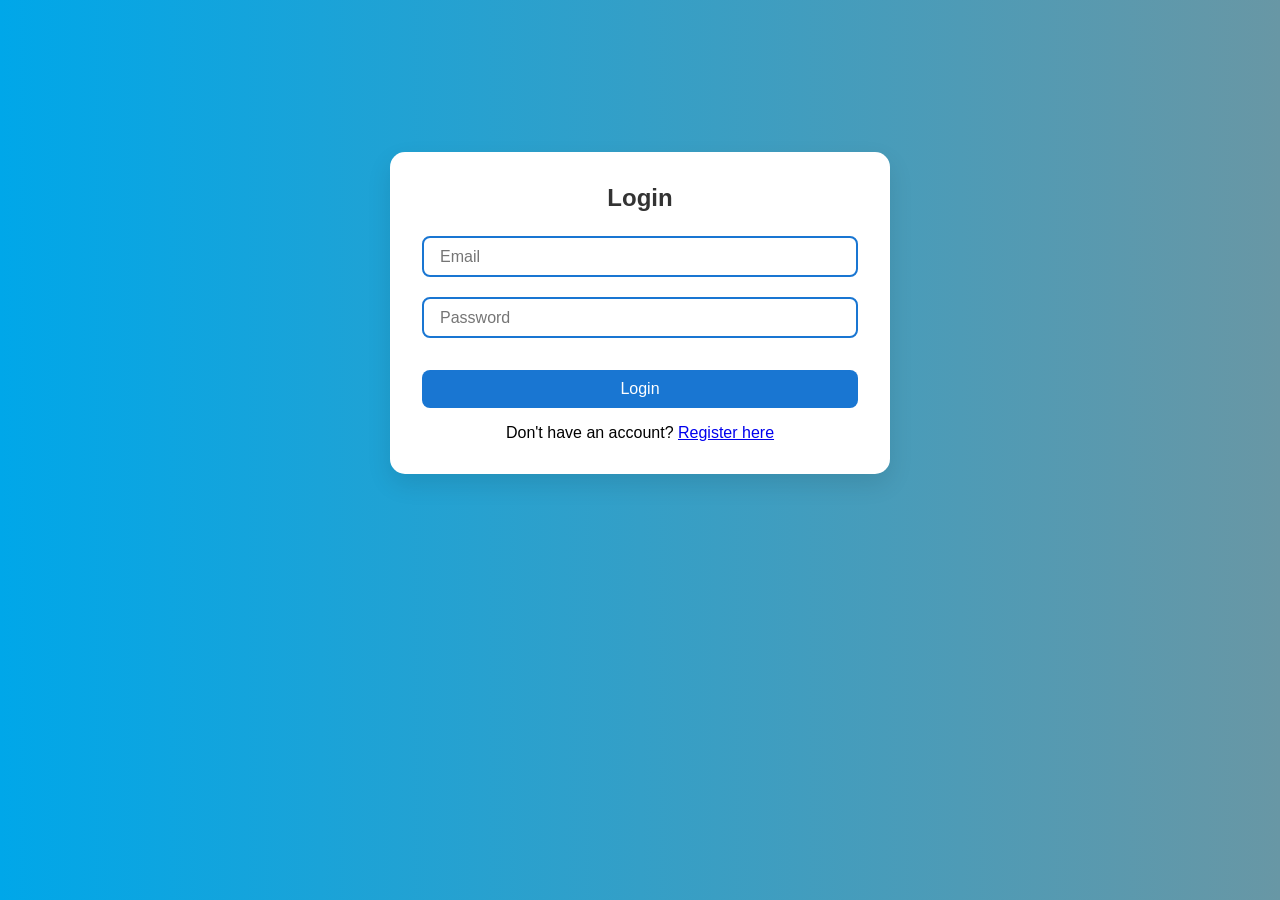
==== Frontend/index.html @ 2d5d034d "Add frontend entry page" ====
<!DOCTYPE html>
<html>
<head>
    <meta charset="UTF-8">
    <meta http-equiv="refresh" content="0; url=login.html">
    <title>Todo App</title>
</head>
<body>
    <p>Redirecting to login...</p>
</body>
</html>
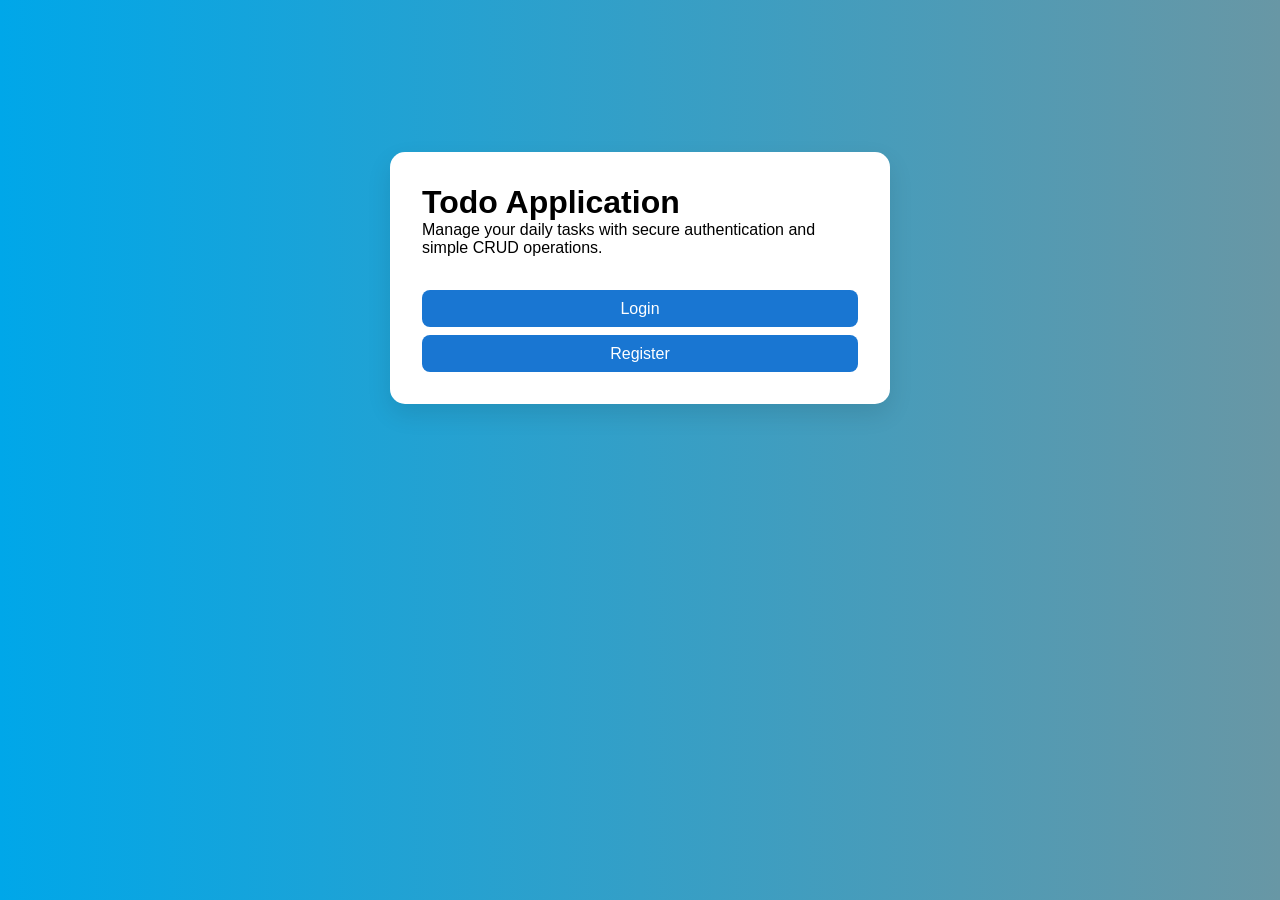
==== commit ae9e6c03: "Update Todo application homepage" ====
--- a/Frontend/index.html
+++ b/Frontend/index.html
@@ -1,11 +1,34 @@
 <!DOCTYPE html>
-<html>
+<html lang="en">
 <head>
     <meta charset="UTF-8">
-    <meta http-equiv="refresh" content="0; url=login.html">
-    <title>Todo App</title>
+    <meta name="viewport" content="width=device-width, initial-scale=1.0">
+    <title>Todo Application</title>
+    <link rel="stylesheet" href="style.css">
 </head>
+
 <body>
-    <p>Redirecting to login...</p>
+
+<div class="container">
+
+    <h1>Todo Application</h1>
+
+    <p>
+        Manage your daily tasks with secure authentication
+        and simple CRUD operations.
+    </p>
+
+    <div style="margin-top: 25px;">
+        <a href="login.html">
+            <button>Login</button>
+        </a>
+
+        <a href="register.html">
+            <button>Register</button>
+        </a>
+    </div>
+
+</div>
+
 </body>
 </html>
--- a/Frontend/style.css
+++ b/Frontend/style.css
@@ -0,0 +1,169 @@
+
+.todo-checkbox {
+    width: 1.2rem;
+    height: 1.2rem;
+    accent-color: #1976d2;
+    border-radius: 4px;
+    border: 2px solid #1976d2;
+    margin-right: 0.75rem;
+    cursor: pointer;
+    transition: box-shadow 0.2s, border-color 0.2s;
+    vertical-align: middle;
+    
+}
+
+.todo-checkbox:focus {
+    outline: none;
+    box-shadow: 0 0 0 2px #90caf9;
+    border-color: #125ea7;
+}
+
+.todo-card .todo-checkbox {
+    margin-left: 0;
+    margin-right: 0.75rem;
+}
+/* Reset and base styling */
+* {
+    box-sizing: border-box;
+    margin: 0;
+    padding: 0;
+}
+
+body {
+    font-family: 'Segoe UI', Tahoma, Geneva, Verdana, sans-serif;
+    background: linear-gradient(to right, #00a7e9, #6897a5);
+    min-height: 100vh;
+    display: flex;
+    justify-content: center;
+    align-items: flex-start;
+    padding: 2rem;
+}
+
+/* Reusable container */
+.container {
+    width: 100%;
+    margin-top: 120px;
+    max-width: 500px;
+    background: #ffffff;
+    padding: 2rem;
+    border-radius: 15px;
+    box-shadow: 0 10px 25px rgba(0, 0, 0, 0.1);
+}
+
+/* Headings */
+.container h2 {
+    text-align: center;
+    margin-bottom: 1.5rem;
+    color: #333;
+}
+
+/* Generic form layout */
+.form-group {
+    display: flex;
+    flex-direction: column;
+    gap: 0.75rem;
+    margin-bottom: 1rem;
+}
+
+input[type="text"],
+input[type="email"],
+input[type="password"] {
+    padding: 0.6rem 1rem;
+    border: 2px solid #1976d2;
+    border-radius: 8px;
+    font-size: 1rem;
+    outline: none;
+    margin-bottom: 0.5rem;
+    width: 100%;
+}
+
+/* All buttons (login, register, add, delete) */
+button {
+    padding: 0.6rem 1rem;
+    background: #1976d2;
+    color: white;
+    border: none;
+    border-radius: 8px;
+    font-size: 1rem;
+    cursor: pointer;
+    transition: background 0.3s;
+    width: 100%;
+    margin-top: 0.5rem;
+}
+
+button:hover {
+    background: #125ea7;
+}
+
+/* Todo-specific styles */
+.todo-cards {
+    margin-top: 1rem;
+    display: flex;
+    flex-direction: column;
+    gap: 0.75rem;
+}
+
+.todo-card {
+    background-color: #f0f8ff;
+    padding: 0.75rem 1rem;
+    border: 1px solid #d1e6fb;
+    border-radius: 8px;
+    display: flex;
+    justify-content: space-between;
+    align-items: center;
+    box-shadow: 0 3px 6px rgba(0, 0, 0, 0.05);
+}
+
+.todo-card span {
+    font-size: 1rem;
+    color: #333;
+    flex-grow: 1;
+}
+
+.todo-card button {
+    background: #ff4d4d;
+    color: white;
+    border: none;
+    padding: 0.4rem 0.8rem;
+    border-radius: 6px;
+    cursor: pointer;
+    font-weight: bold;
+    transition: background 0.3s;
+    width: auto;
+    margin: 0;
+}
+
+.todo-card button:hover {
+    background: #d93636;
+}
+
+.add-todo {
+    display: flex;
+    gap: 0.5rem;
+    margin-top: 1.5rem;
+}
+
+.add-todo input {
+    flex: 1;
+    padding: 0.6rem 1rem;
+    border: 2px solid #1976d2;
+    border-radius: 8px;
+    font-size: 1rem;
+}
+
+.add-todo button {
+    width: auto;
+    padding: 0.6rem 1rem;
+    margin-top: 0;
+    margin-bottom: auto;
+    border-radius: 8px;
+    white-space: nowrap;
+}
+
+
+#empty-message {
+    text-align: center;
+    color: #888;
+    font-style: italic;
+    margin-top: 1rem;
+}
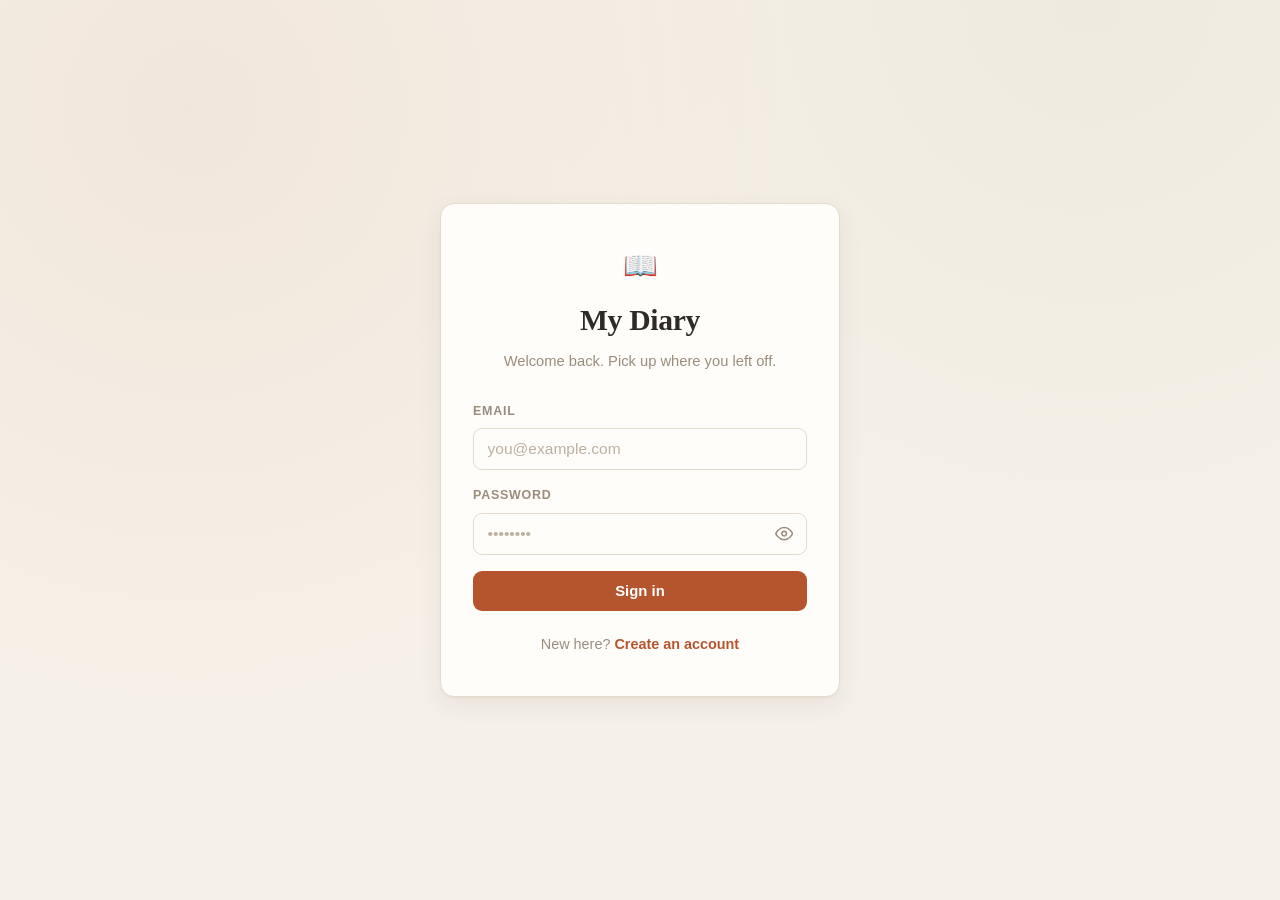
==== commit 7799a1bf: "Convert Todo app to Diary Notes application" ====
--- a/Frontend/index.html
+++ b/Frontend/index.html
@@ -1,34 +1,14 @@
 <!DOCTYPE html>
 <html lang="en">
+
 <head>
-    <meta charset="UTF-8">
-    <meta name="viewport" content="width=device-width, initial-scale=1.0">
-    <title>Todo Application</title>
-    <link rel="stylesheet" href="style.css">
+    <meta charset="UTF-8" />
+    <meta http-equiv="refresh" content="0; url=login.html" />
+    <title>My Diary</title>
 </head>
 
 <body>
+    <p>Redirecting…</p>
+</body>
 
-<div class="container">
-
-    <h1>Todo Application</h1>
-
-    <p>
-        Manage your daily tasks with secure authentication
-        and simple CRUD operations.
-    </p>
-
-    <div style="margin-top: 25px;">
-        <a href="login.html">
-            <button>Login</button>
-        </a>
-
-        <a href="register.html">
-            <button>Register</button>
-        </a>
-    </div>
-
-</div>
-
-</body>
-</html>+</html>
